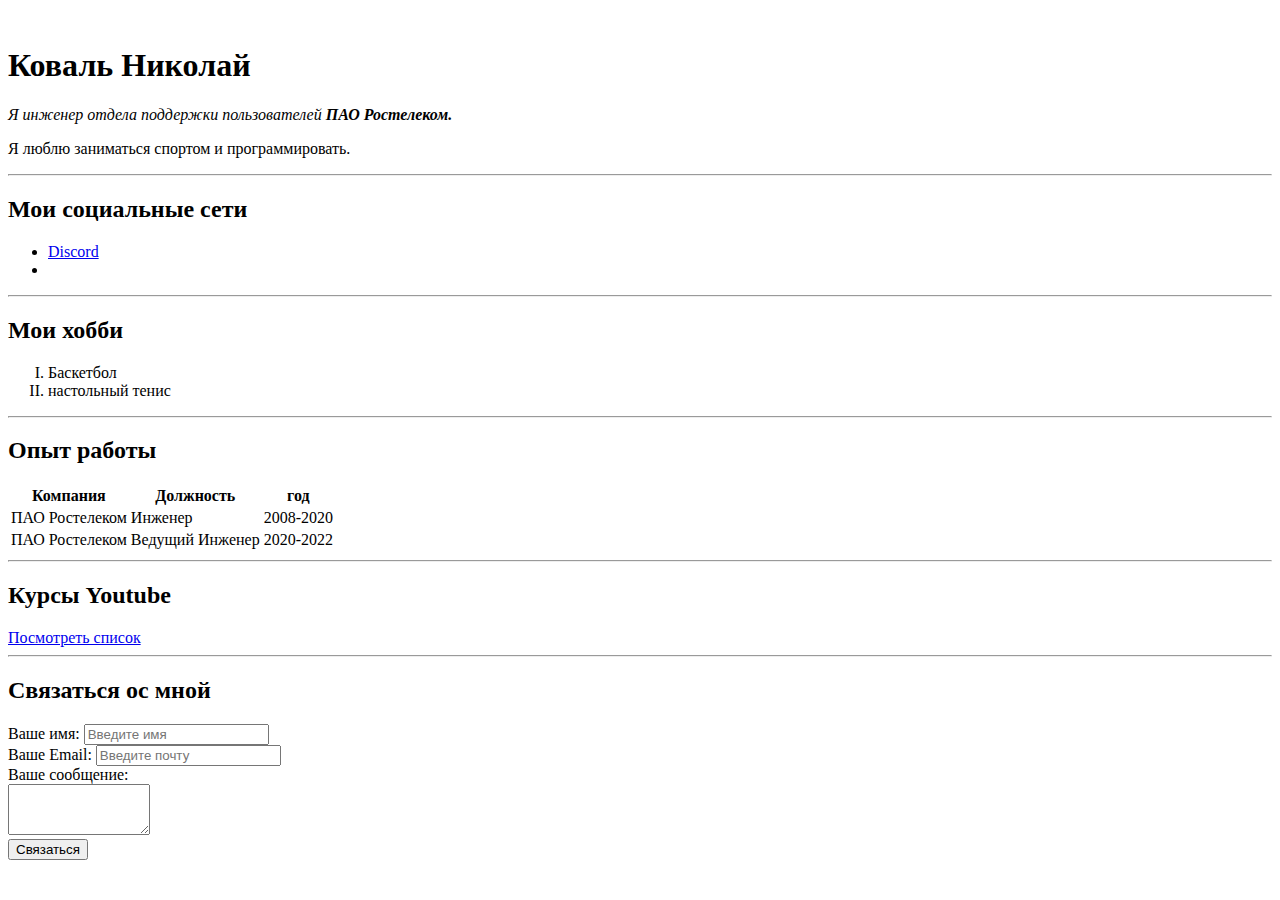
==== indexp.html @ 87cb271f "Add files via upload" ====
<!DOCTYPE html>
<html lang="en">
<head>
    <meta charset="UTF-8">
    <meta http-equiv="X-UA-Compatible" content="IE=edge">
    <meta name="viewport" content="width=device-width, initial-scale=1.0">
    <title>Nik CV</title>
</head>
<body>
    <img src="https://gostandup.ru/uploads/files/standupclub1/koval.png" alt="" width="200">
    <h1>Коваль Николай</h1>
    <p><em>Я инженер отдела поддержки пользователей <strong>ПАО Ростелеком.</strong></em></p>
    <p>Я люблю заниматься спортом и программировать.</p>
    <hr>
    <h2>Мои социальные сети</h2>
    <ul>
        <li><a href="https://discord.gg/fHJeRK6J" target="_blank">Discord</a></li>
        <li></li>
    </ul>
    <hr>
    <h2>Мои хобби</h2>
    <ol type="I">
        <li>Баскетбол</li>
        <li>настольный тенис</li>
    </ol>
    <hr>
    <h2>Опыт работы</h2>
    <table>
        <thead>
            <tr>
            <th>Компания</th>
            <th>Должность</th>
            <th>год</th>
        </tr>
        </thead>
        <tbody>
            <tr>
            <td>ПАО Ростелеком</td>
            <td>Инженер</td>
            <td>2008-2020</td>
        </tr>
        <tr>
            <td>ПАО Ростелеком</td>
            <td>Ведущий Инженер</td>
            <td>2020-2022</td>
        </tr>
        </tbody>
        <tfoot></tfoot>
    </table>
    <hr>
    <h2>Курсы Youtube</h2>
    <a href="youtube.html" target="_blank">Посмотреть список</a>
    <hr>
    <h2>Связаться ос мной</h2>
    <form action="/">
        <label for="name">Ваше имя:</label>
        <input type="text" id="name" placeholder="Введите имя">
        <br>
        <label for="email">Ваше Email:</label>
        <input type="text" id="email" placeholder="Введите почту">
        <br>
        <label for="text">Ваше сообщение:</label>
        <br>
        <textarea name="" id="text" cols="15" rows="3"></textarea>
        <br>
        <input type="submit" value="Связаться" name="" id="">
    </form>
</body>
</html>
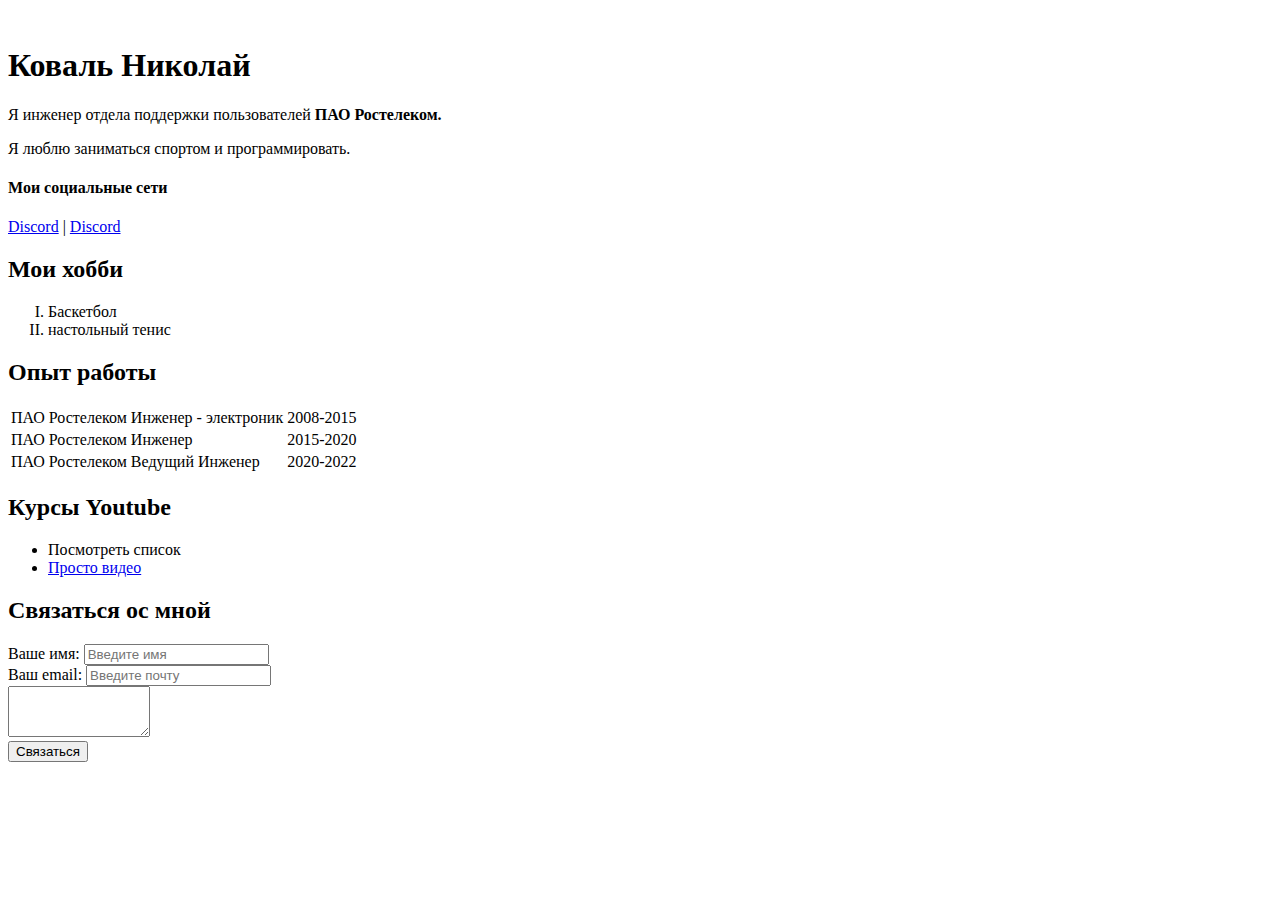
==== commit ad09de4d: "update" ====
--- a/indexp.html
+++ b/indexp.html
@@ -5,65 +5,84 @@
     <meta http-equiv="X-UA-Compatible" content="IE=edge">
     <meta name="viewport" content="width=device-width, initial-scale=1.0">
     <title>Nik CV</title>
+    <link rel="stylesheet" href="css/mainp.css">
 </head>
 <body>
-    <img src="https://gostandup.ru/uploads/files/standupclub1/koval.png" alt="" width="200">
-    <h1>Коваль Николай</h1>
-    <p><em>Я инженер отдела поддержки пользователей <strong>ПАО Ростелеком.</strong></em></p>
-    <p>Я люблю заниматься спортом и программировать.</p>
-    <hr>
-    <h2>Мои социальные сети</h2>
-    <ul>
-        <li><a href="https://discord.gg/fHJeRK6J" target="_blank">Discord</a></li>
-        <li></li>
-    </ul>
-    <hr>
-    <h2>Мои хобби</h2>
-    <ol type="I">
-        <li>Баскетбол</li>
-        <li>настольный тенис</li>
-    </ol>
-    <hr>
-    <h2>Опыт работы</h2>
-    <table>
-        <thead>
-            <tr>
-            <th>Компания</th>
-            <th>Должность</th>
-            <th>год</th>
-        </tr>
-        </thead>
-        <tbody>
-            <tr>
-            <td>ПАО Ростелеком</td>
-            <td>Инженер</td>
-            <td>2008-2020</td>
-        </tr>
-        <tr>
-            <td>ПАО Ростелеком</td>
-            <td>Ведущий Инженер</td>
-            <td>2020-2022</td>
-        </tr>
-        </tbody>
-        <tfoot></tfoot>
-    </table>
-    <hr>
-    <h2>Курсы Youtube</h2>
-    <a href="youtube.html" target="_blank">Посмотреть список</a>
-    <hr>
-    <h2>Связаться ос мной</h2>
-    <form action="/">
-        <label for="name">Ваше имя:</label>
-        <input type="text" id="name" placeholder="Введите имя">
-        <br>
-        <label for="email">Ваше Email:</label>
-        <input type="text" id="email" placeholder="Введите почту">
-        <br>
-        <label for="text">Ваше сообщение:</label>
-        <br>
-        <textarea name="" id="text" cols="15" rows="3"></textarea>
-        <br>
-        <input type="submit" value="Связаться" name="" id="">
-    </form>
+    <div class="container">
+        <div class="info">
+            <img src="images/nik.jpg" alt="" class="avatar">
+            <div class="info-text">
+                <h1>Коваль Николай</h1>
+                <p>Я инженер отдела поддержки пользователей <strong>ПАО Ростелеком.</strong></p>
+                <p>Я люблю заниматься спортом и программировать.</p>
+                <h4>Мои социальные сети</h4>
+                <a href="https://discord.gg/fHJeRK6J" target="_blank">Discord</a>
+                |
+                <a href="https://discord.gg/fHJeRK6J" target="_blank">Discord</a>
+            </div>
+        </div>
+        <div class="card bg-yellow">
+            <h2>Мои хобби</h2>
+            <ol class="list" type="I">
+                <li>Баскетбол</li>
+                <li>настольный тенис</li>
+            </ol>
+        </div>
+        <div class="card bg-green">
+            <h2>Опыт работы</h2>
+            <table class="table">
+                <tr>
+                    <td>ПАО Ростелеком</td>
+                    <td>Инженер - электроник</td>
+                    <td>2008-2015</td>
+                </tr>
+                <tr>
+                    <td>ПАО Ростелеком</td>
+                    <td>Инженер</td>
+                    <td>2015-2020</td>
+                </tr>
+                <tr>
+                    <td>ПАО Ростелеком</td>
+                    <td>Ведущий Инженер</td>
+                    <td>2020-2022</td>
+                </tr>
+                <tfoot></tfoot>
+            </table>
+        </div>
+        <div class="card bg-red">
+            <h2>Курсы Youtube</h2>
+            <ul class="link-list">
+                <li> 
+                    <a target="_blank">Посмотреть список</a>
+                </li>
+                <li>
+                    <a href="https://www.youtube.com">Просто видео</a>
+                </li>
+            </ul >
+        </div>
+        <div class="contact">
+            <h2>Связаться ос мной</h2>
+            <form action="/">
+                <div class="row">
+                    <div class="form-group">
+                        <label for="name">Ваше имя:</label>
+                        <input type="text" id="name" placeholder="Введите имя">
+                    </div>
+                    <div class="form-group">
+                        <label for="email">Ваш email:</label>
+                        <input type="text" id="email" placeholder="Введите почту">
+                    </div>
+                 </div>   
+                    <div class="form-group">
+                        <textarea name="" id="text" cols="15" rows="3"></textarea>
+                    </div>
+                <input class="btn" type="submit" value="Связаться" name="">
+            </form>
+        </div>
+
+        <div class="position">
+            <div class="box"></div>
+        </div>
+    </div>
 </body>
 </html>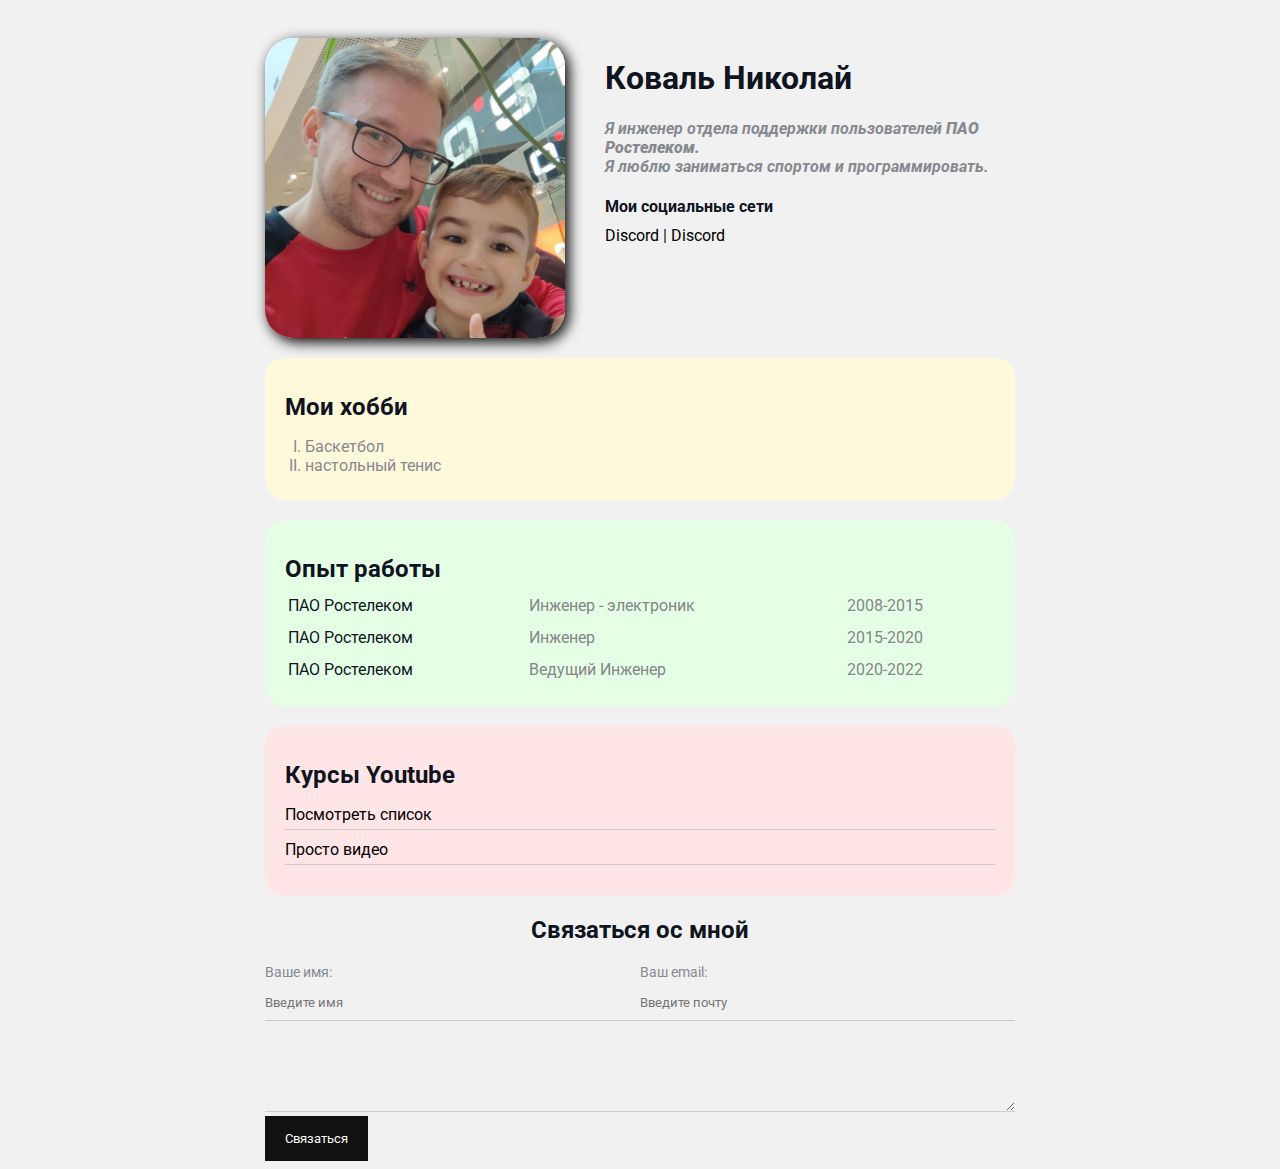
==== commit f85ea29a: "data fix" ====
--- a/indexp.html
+++ b/indexp.html
@@ -5,12 +5,12 @@
     <meta http-equiv="X-UA-Compatible" content="IE=edge">
     <meta name="viewport" content="width=device-width, initial-scale=1.0">
     <title>Nik CV</title>
-    <link rel="stylesheet" href="css/mainp.css">
+    <link rel="stylesheet" href="mainp.css">
 </head>
 <body>
     <div class="container">
         <div class="info">
-            <img src="images/nik.jpg" alt="" class="avatar">
+            <img src="nik.jpg" alt="" class="avatar">
             <div class="info-text">
                 <h1>Коваль Николай</h1>
                 <p>Я инженер отдела поддержки пользователей <strong>ПАО Ростелеком.</strong></p>
@@ -85,4 +85,4 @@
         </div>
     </div>
 </body>
-</html>+</html>
--- a/mainp.css
+++ b/mainp.css
@@ -0,0 +1,181 @@
+@import url('https://fonts.googleapis.com/css2?family=Roboto&family=Roboto+Condensed:wght@400;700&display=swap');
+
+body {
+    background-color: #f1f1f1;
+    color: #0f141e;
+    /* font: normal 16px 'Roboto', sans-serif; */
+    font-size: 16px;
+    font-weight: normal;
+    font-family: 'Roboto', sans-serif;;
+}
+a {
+    color: black;
+    text-decoration: none;
+}
+a:hover {
+    text-decoration: underline;
+}
+a:active {
+    color: blue;
+}
+a:visited {
+    color: gray;
+}
+.avatar {
+    width: 40%;
+    border-radius: 28px;
+    box-shadow: 4px 4px 14px rgba(0, 0, 0);
+}
+.info {
+    display: flex;
+    margin-bottom: 20px;
+}
+@media (max-width:700px) {
+    .info {
+        text-align: center;
+        display: block;
+    }
+}
+.info p {
+    color: #86898f;
+    margin: 0;
+    font-style: italic;
+    font-weight: bold;
+    text-decoration: none;
+}
+.info-text {
+    margin-left: 40px;
+}
+.info-text h4 {
+    margin-bottom: 10px;
+}
+/* Box Model */
+.container {
+    max-width: 750px;
+    margin: auto;
+    padding-top: 30px;
+}
+
+/* .social {
+    background: #0f6d2b; */
+    /* padding: 15px; */
+    /* padding: 15px 40px; */
+    /* padding: 15px 20px 25px 30px;
+    border: 5px solid red;
+    margin: 5px;
+    border-bottom-style: solid;
+    border-top-width: 15px;
+} */
+/* .box-model > div {
+    float: left;
+    background-color: black;
+    height: 200px;
+    border: 4px solid red;
+    width: 25%;
+    box-sizing: border-box;
+} */
+.bg-yellow {
+    background: #fff9dc;
+}
+.bg-green {
+    background: #e5ffe7;
+}
+.bg-red {
+    background: #ffe5e5;
+}
+.card {
+    padding: 15px 20px;
+    margin-bottom: 20px;
+    border-radius: 20px;
+}
+.card h2 {
+    margin-bottom: 10px;
+}
+.list {
+    padding: 0 20px;
+}
+.list {
+    color: #86898f;
+    margin-bottom: 10px;
+    
+}
+.table {
+    width: 100%;
+}
+.table td {
+    padding-bottom: 10px;
+}
+.table td:nth-child(2), .table td:nth-child(3) {
+    color: #868686;
+}
+/* .table tr:nth-child(odd) {
+    background: red;
+} */
+.link-list {
+    list-style: none;
+    padding: 0;
+}
+.link-list li {
+    margin-bottom: 10px;
+    padding-bottom: 5px;
+    border-bottom: 1px solid #ccc;
+}
+.contact h2 {
+    text-align: center;
+}
+.form-group label {
+    display: block;
+    font-size: 14px;
+    color: #86898f;
+}
+
+.form-group input, .form-group textarea {
+    width: 100%;
+    box-sizing: border-box;
+    border: none;
+    background: transparent;
+    border-bottom: 1px solid #ccc;
+    color: #000;
+    padding: 15px 0 10px;
+    outline: none;
+    font-family: inherit;
+}
+.row {
+    display: flex;
+    margin-bottom: 20px;
+}
+.row > .form-group {
+    width: 50%;
+    
+}
+.row > .form-group:last-child {
+    margin-right: 0;
+}
+.btn {
+    background: #111;
+    padding: 15px 20px;
+    color: #fff;
+    border: none;
+    font-family: inherit;
+    cursor: pointer;
+}
+.btn:hover {
+    opacity: 0.8;
+}
+/* Position */
+/* .position {
+    position: relative;
+    border: 4px solid black;
+    margin-top: 40px;
+    padding: 20px;
+    height: 300px;
+}
+.box {
+    position: fixed;
+    bottom: 50px;
+    right: 50px;
+    border-radius: 50%;
+    width: 50px;
+    height: 50px;
+    background: lightcoral;
+} */